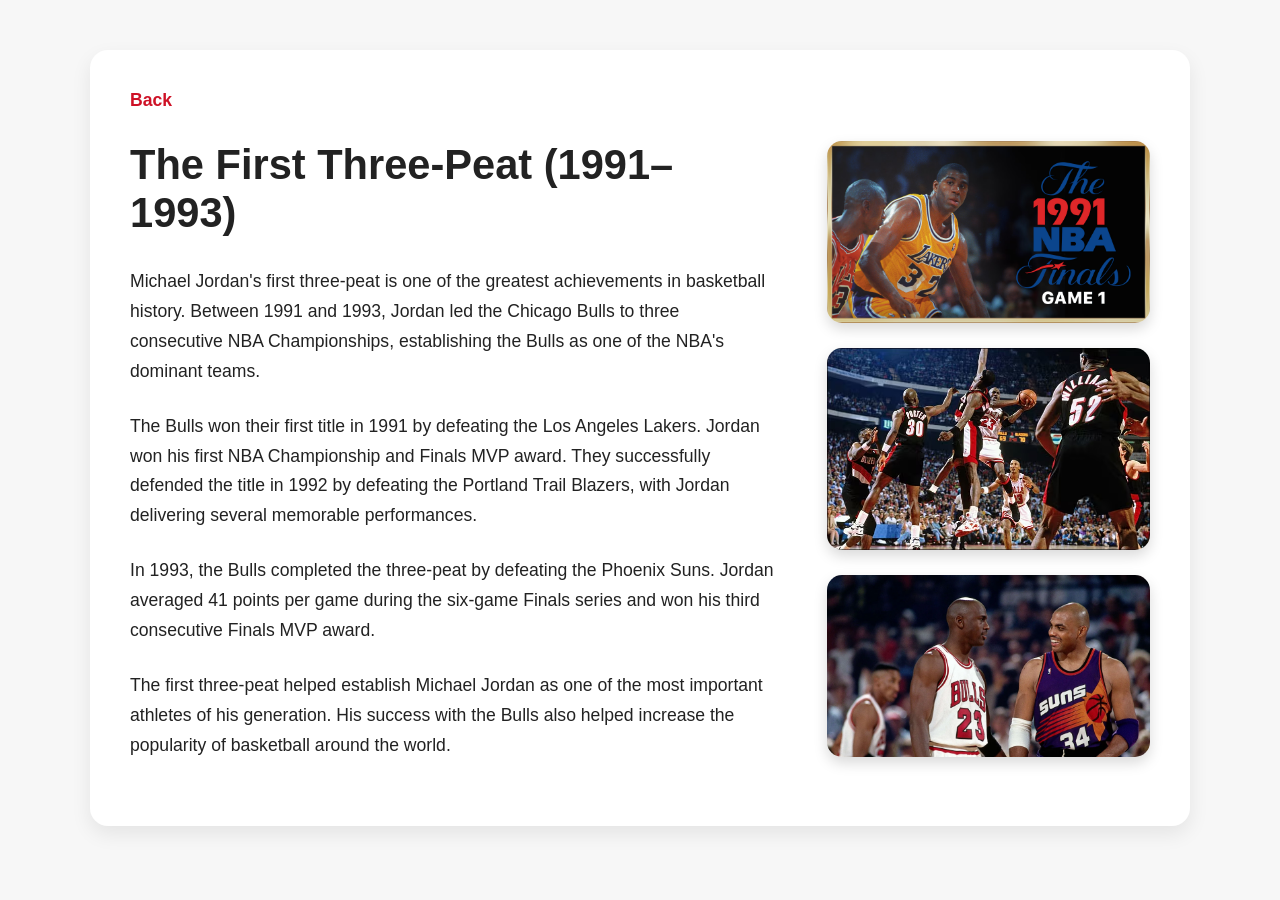
==== secondary_3-peat.html @ ce22c663 "After not having the repositery load, I did a lot of work including adding the secondary pages" ====
<!DOCTYPE html>
<html lang="en">

<head>
    <meta charset="UTF-8">
    <meta name="viewport" content="width=device-width, initial-scale=1.0">
    <link rel="stylesheet" href="secondary-style.css">
    <title>The First 3-Peat</title>
</head>

<body>

    <main class="secondary-page">

        <!-- Back to Main Page -->
        <a href="index.html" class="back-button">Back</a>

        <div class="secondary-content">

            <!-- Main Information -->
            <div class="secondary-info">

                <h1>The First Three-Peat (1991–1993)</h1>

                <p>
                    Michael Jordan's first three-peat is one of the greatest
                    achievements in basketball history. Between 1991 and 1993,
                    Jordan led the Chicago Bulls to three consecutive NBA
                    Championships, establishing the Bulls as one of the NBA's
                    dominant teams.
                </p>

                <p>
                    The Bulls won their first title in 1991 by defeating the
                    Los Angeles Lakers. Jordan won his first NBA Championship
                    and Finals MVP award. They successfully defended the title
                    in 1992 by defeating the Portland Trail Blazers, with
                    Jordan delivering several memorable performances.
                </p>

                <p>
                    In 1993, the Bulls completed the three-peat by defeating
                    the Phoenix Suns. Jordan averaged 41 points per game during
                    the six-game Finals series and won his third consecutive
                    Finals MVP award.
                </p>

                <p>
                    The first three-peat helped establish Michael Jordan as one
                    of the most important athletes of his generation. His
                    success with the Bulls also helped increase the popularity
                    of basketball around the world.
                </p>

            </div>

            <!-- Images -->
            <div class="secondary-images">

                <img src="Images/3-peat_page/Jordan-1991-finals.avif"
                    alt="Michael Jordan during the first three-peat">

                <img src="Images/3-peat_page/jordan_1992-finals.avif"
                    alt="Michael Jordan during the 1992 NBA Finals">

                <img src="Images/3-peat_page/Jordan-1993-finals.webp"
                    alt="Michael Jordan during the 1993 NBA Finals">

            </div>

        </div>

    </main>

</body>

</html>
---- secondary-style.css ----
/* =========================
   GENERAL
   ========================= */

* {
    font-family: 'Trebuchet MS', 'Lucida Sans Unicode', 'Lucida Grande',
        'Lucida Sans', Arial, sans-serif;

    box-sizing: border-box;
}

body {
    background: #F7F7F7;
    color: #222;
    margin: 0;
}


/* =========================
   SECONDARY PAGE
   ========================= */

.secondary-page {
    background: white;
    width: 90%;
    max-width: 1100px;

    margin: 50px auto;
    padding: 40px;

    border-radius: 18px;

    box-shadow: 0 8px 20px rgba(0, 0, 0, .08);
}


/* =========================
   BACK BUTTON
   ========================= */

.back-button {
    display: inline-block;

    color: rgb(206, 17, 38);

    font-size: 1.1rem;
    font-weight: bold;

    text-decoration: none;

    margin-bottom: 30px;
}

.back-button:hover {
    text-decoration: underline;
}


/* =========================
   SECONDARY PAGE LAYOUT
   ========================= */

.secondary-content {
    display: grid;

    grid-template-columns: 2fr 1fr;

    gap: 50px;

    align-items: start;
}


/* =========================
   INFORMATION
   ========================= */

.secondary-info h1 {
    font-size: 2.6rem;

    margin-top: 0;
    margin-bottom: 30px;

    color: #222;
}

.secondary-info p {
    font-size: 1.1rem;

    line-height: 1.7;

    margin-top: 0;
    margin-bottom: 25px;
}


/* =========================
   IMAGES
   ========================= */

.secondary-images {
    display: flex;

    flex-direction: column;

    gap: 25px;
}

.secondary-images img {
    width: 100%;
    height: auto;

    display: block;

    border-radius: 15px;

    box-shadow: 0 6px 14px rgba(0, 0, 0, .15);

    transition: transform .3s;
}

.secondary-images img:hover {
    transform: scale(1.04);
}
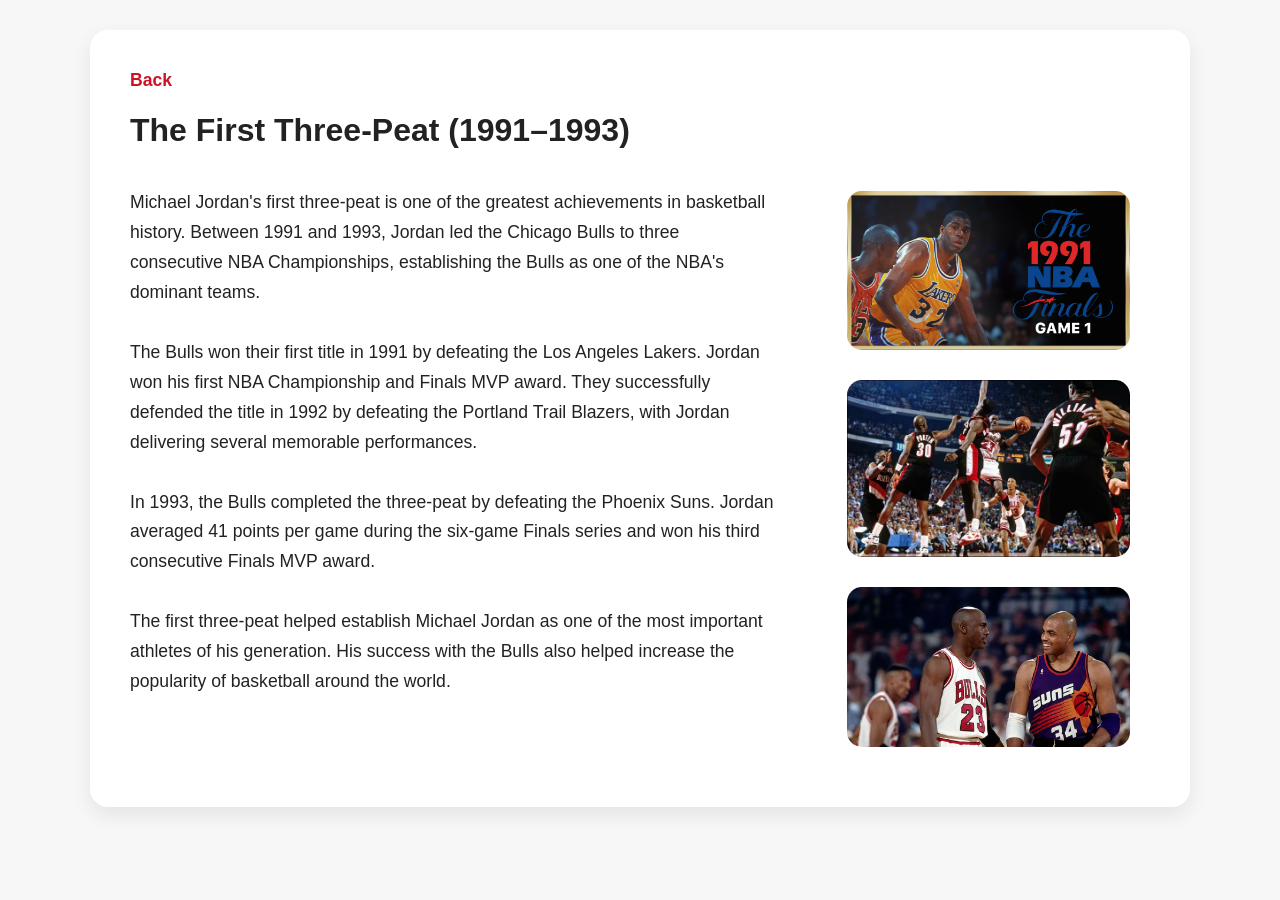
==== commit 00f07cc6: "customized my structured and perfected it. I also made it match the 3-peat secondary page" ====
--- a/secondary_3-peat.html
+++ b/secondary_3-peat.html
@@ -4,74 +4,49 @@
 <head>
     <meta charset="UTF-8">
     <meta name="viewport" content="width=device-width, initial-scale=1.0">
-    <link rel="stylesheet" href="secondary-style.css">
+    <link rel="stylesheet" href="3-peat-style.css">
     <title>The First 3-Peat</title>
 </head>
 
 <body>
-
     <main class="secondary-page">
 
-        <!-- Back to Main Page -->
         <a href="index.html" class="back-button">Back</a>
 
-        <div class="secondary-content">
+        <h1>The First Three-Peat (1991–1993)</h1>
 
-            <!-- Main Information -->
-            <div class="secondary-info">
+        <section class="content">
+            <div class="info">
+                <p>
+                    Michael Jordan's first three-peat is one of the greatest achievements in
+                    basketball history. Between 1991 and 1993, Jordan led the Chicago Bulls to
+                    three consecutive NBA Championships, establishing the Bulls as one of the
+                    NBA's dominant teams.
+                    <br><br>
+                    The Bulls won their first title in 1991 by defeating the Los Angeles Lakers.
+                    Jordan won his first NBA Championship and Finals MVP award. They successfully
+                    defended the title in 1992 by defeating the Portland Trail Blazers, with
+                    Jordan delivering several memorable performances.
+                    <br><br>
+                    In 1993, the Bulls completed the three-peat by defeating the Phoenix Suns.
+                    Jordan averaged 41 points per game during the six-game Finals series and won
+                    his third consecutive Finals MVP award.
+                    <br><br>
+                    The first three-peat helped establish Michael Jordan as one of the most
+                    important athletes of his generation. His success with the Bulls also helped
+                    increase the popularity of basketball around the world.
+                </p>
+            </div>
+            <div class="images">
 
-                <h1>The First Three-Peat (1991–1993)</h1>
+                <img src="Images/3-peat_page/Jordan-1991-finals.avif" alt="Michael Jordan during the 1991 NBA Finals">
 
-                <p>
-                    Michael Jordan's first three-peat is one of the greatest
-                    achievements in basketball history. Between 1991 and 1993,
-                    Jordan led the Chicago Bulls to three consecutive NBA
-                    Championships, establishing the Bulls as one of the NBA's
-                    dominant teams.
-                </p>
+                <img src="Images/3-peat_page/jordan_1992-finals.avif" alt="Michael Jordan during the 1992 NBA Finals">
 
-                <p>
-                    The Bulls won their first title in 1991 by defeating the
-                    Los Angeles Lakers. Jordan won his first NBA Championship
-                    and Finals MVP award. They successfully defended the title
-                    in 1992 by defeating the Portland Trail Blazers, with
-                    Jordan delivering several memorable performances.
-                </p>
-
-                <p>
-                    In 1993, the Bulls completed the three-peat by defeating
-                    the Phoenix Suns. Jordan averaged 41 points per game during
-                    the six-game Finals series and won his third consecutive
-                    Finals MVP award.
-                </p>
-
-                <p>
-                    The first three-peat helped establish Michael Jordan as one
-                    of the most important athletes of his generation. His
-                    success with the Bulls also helped increase the popularity
-                    of basketball around the world.
-                </p>
-
+                <img src="Images/3-peat_page/Jordan-1993-finals.webp" alt="Michael Jordan during the 1993 NBA Finals">
             </div>
-
-            <!-- Images -->
-            <div class="secondary-images">
-
-                <img src="Images/3-peat_page/Jordan-1991-finals.avif"
-                    alt="Michael Jordan during the first three-peat">
-
-                <img src="Images/3-peat_page/jordan_1992-finals.avif"
-                    alt="Michael Jordan during the 1992 NBA Finals">
-
-                <img src="Images/3-peat_page/Jordan-1993-finals.webp"
-                    alt="Michael Jordan during the 1993 NBA Finals">
-
-            </div>
-
-        </div>
-
+        </section>
     </main>
-
 </body>
 
 </html>
--- a/3-peat-style.css
+++ b/3-peat-style.css
@@ -0,0 +1,74 @@
+/* =========================
+   GENERAL
+   ========================= */
+
+* {
+    font-family: 'Trebuchet MS', 'Lucida Sans Unicode', 'Lucida Grande',
+        'Lucida Sans', Arial, sans-serif;
+    box-sizing: border-box;
+}
+
+body {
+    background: #F7F7F7;
+    color: #222;
+    margin: 0;
+}
+
+.back-button {
+    display: inline-block;
+    color: rgb(206, 17, 38);
+    font-size: 1.1rem;
+    font-weight: bold;
+    text-decoration: none;
+    border-radius: 15px;
+    transition: transform 0.4s ease;
+}
+
+.back-button:hover{
+    transform: scale(1.06);
+    text-decoration: underline;
+}
+.secondary-page {
+    width: 90%;
+    max-width: 1100px;
+    margin: 30px auto;
+    background-color: white;
+    padding: 40px;
+    border-radius: 18px;
+    box-shadow: 0 8px 20px rgba(0, 0, 0, .08);
+}
+
+.content {
+    display: grid;
+    grid-template-columns: 2fr 1fr;
+    gap: 50px;
+    align-items: start;
+}
+
+.images {
+    display: flex;
+    flex-direction: column;
+    justify-content: center;
+    gap: 30px;
+    padding: 20px;
+}
+
+.info p {
+    font-size: 1.1rem;
+    line-height: 1.7;
+    margin-bottom: 20px;
+}
+
+/* Fixed: targets the images inside the .images container correctly */
+.images img {
+    width: 100%;
+    max-width: 300px;
+    height: auto;
+    border-radius: 15px;
+    transition: transform 0.4s ease;
+}
+
+.images img:hover {
+    transform: scale(1.03);
+    box-shadow: 0 10px 20px rgba(0, 0, 0, 0.2);
+}
